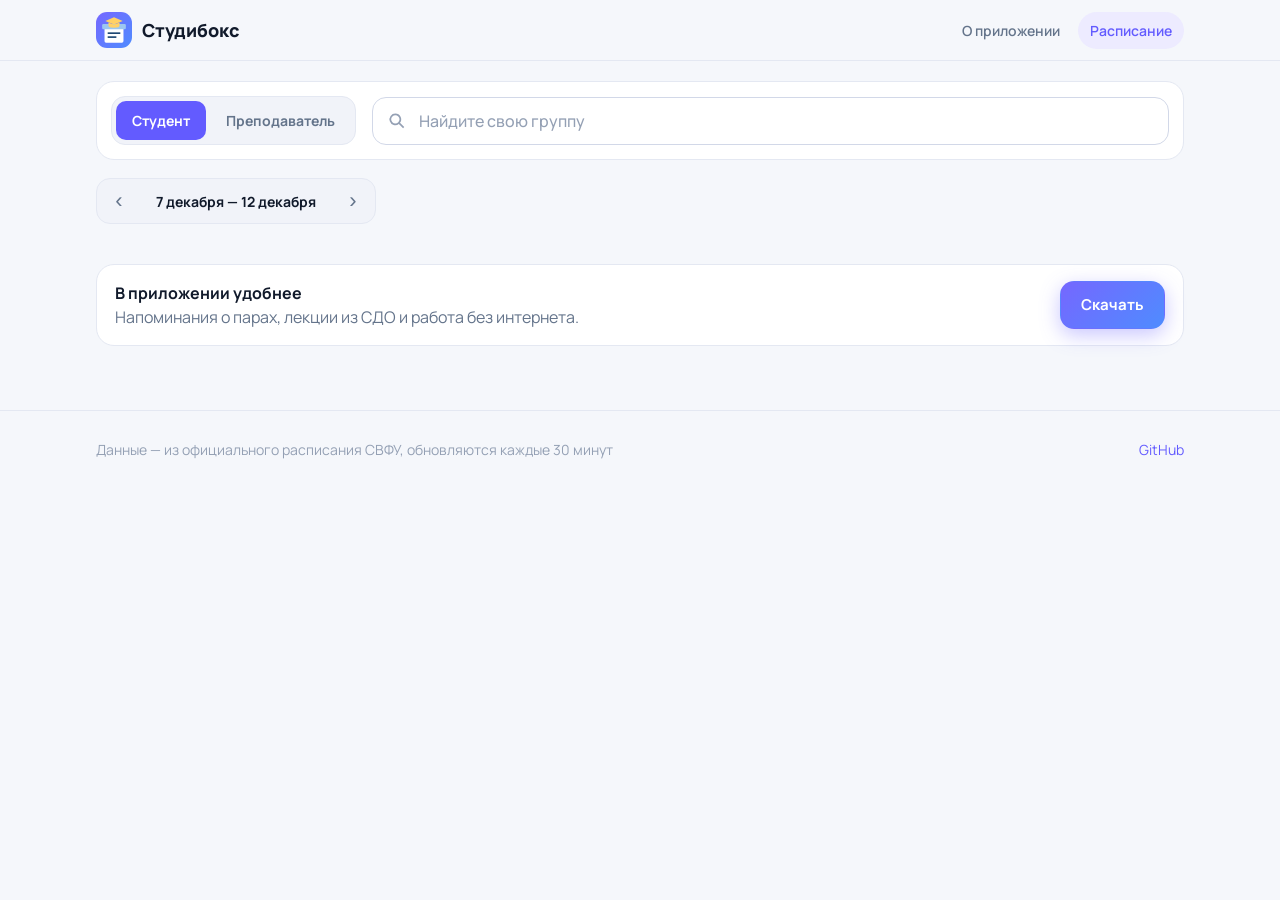
==== web/schedule.html @ 28cdcfd8 "Сайт: лендинг и расписание в браузере (GitHub Pages) - web/index.html — о приложении, кнопка «Скачат" ====
<!doctype html>
<html lang="ru">
<head>
  <meta charset="utf-8">
  <meta name="viewport" content="width=device-width, initial-scale=1">
  <title>Расписание — Студибокс</title>
  <meta name="description" content="Расписание СВФУ онлайн: пары группы или преподавателя на неделю.">
  <meta name="theme-color" content="#635bff">
  <link rel="icon" href="assets/logo.svg" type="image/svg+xml">
  <link rel="preconnect" href="https://fonts.googleapis.com">
  <link rel="preconnect" href="https://fonts.gstatic.com" crossorigin>
  <link href="https://fonts.googleapis.com/css2?family=Manrope:wght@400;500;600;700;800&display=swap" rel="stylesheet">
  <link rel="stylesheet" href="assets/style.css">
  <link rel="stylesheet" href="assets/schedule.css">
</head>
<body>

<header class="topbar">
  <div class="container">
    <a class="brand" href="./">
      <span class="logo"><img src="assets/logo.svg" alt="" width="30" height="30"></span>
      Студибокс
    </a>
    <nav class="nav" aria-label="Основная навигация">
      <a class="nav-extra" href="./#features">О приложении</a>
      <a href="schedule.html" aria-current="page">Расписание</a>
    </nav>
  </div>
</header>

<main class="container page">
  <section class="controls card" aria-label="Выбор расписания">
    <div class="segmented" role="tablist" aria-label="Чьё расписание">
      <button type="button" role="tab" data-mode="student" aria-selected="true">Студент</button>
      <button type="button" role="tab" data-mode="teacher" aria-selected="false">Преподаватель</button>
    </div>

    <div class="picker">
      <label class="visually-hidden" for="picker-input" id="picker-label">Группа</label>
      <div class="picker-field">
        <svg viewBox="0 0 24 24" fill="currentColor" aria-hidden="true"><path d="M10 3a7 7 0 0 1 5.6 11.2l5.1 5.1-1.4 1.4-5.1-5.1A7 7 0 1 1 10 3Zm0 2a5 5 0 1 0 0 10 5 5 0 0 0 0-10Z"/></svg>
        <input id="picker-input" type="text" autocomplete="off" spellcheck="false"
               role="combobox" aria-expanded="false" aria-controls="picker-list" aria-autocomplete="list"
               placeholder="Найдите свою группу">
        <button type="button" class="picker-clear" id="picker-clear" aria-label="Очистить" hidden>×</button>
      </div>
      <ul class="picker-list" id="picker-list" role="listbox" hidden></ul>
    </div>

    <div class="subgroups" id="subgroups" role="group" aria-label="Подгруппа" hidden></div>
  </section>

  <section class="toolbar" aria-label="Неделя">
    <div class="week">
      <button type="button" class="icon-btn" id="prev-week" aria-label="Предыдущая неделя">‹</button>
      <span id="week-label" class="week-label"></span>
      <button type="button" class="icon-btn" id="next-week" aria-label="Следующая неделя">›</button>
    </div>
    <button type="button" class="btn btn-ghost" id="today-btn" hidden>Сегодня</button>
    <span class="updated muted" id="updated"></span>
  </section>

  <nav class="day-tabs" id="day-tabs" aria-label="День недели"></nav>

  <div id="status" class="status" role="status" aria-live="polite"></div>
  <div id="days" class="days"></div>

  <aside class="app-promo card">
    <div>
      <b>В приложении удобнее</b>
      <span class="muted">Напоминания о парах, лекции из СДО и работа без интернета.</span>
    </div>
    <a class="btn btn-primary" href="./#install">Скачать</a>
  </aside>
</main>

<footer class="footer">
  <div class="container">
    <span>Данные — из официального расписания СВФУ, обновляются каждые 30 минут</span>
    <a href="https://github.com/strariansi95-creator/studibox">GitHub</a>
  </div>
</footer>

<script src="assets/schedule.js" defer></script>
</body>
</html>
---- web/assets/style.css ----
/* Студибокс — общие стили сайта. Цвета повторяют тему Android-приложения (ui/theme/Color.kt). */

:root {
  --violet: #7567ff;
  --indigo: #635bff;
  --blue: #4f8cff;
  --gradient: linear-gradient(135deg, var(--violet), var(--blue));

  --bg: #f5f7fb;
  --bg-elevated: #ffffff;
  --surface: #ffffff;
  --surface-variant: #f1f3f9;
  --outline: #e4e8f2;
  --outline-strong: #d2d8e8;
  --text: #111a2b;
  --text-2: #64748b;
  --text-3: #94a0b4;
  --accent: var(--indigo);
  --accent-container: #edebff;
  --on-accent-container: #3b33c7;
  --success: #12a183;
  --warning: #d97b2b;
  --danger: #e04b4b;
  --shadow: 0 1px 2px rgba(17, 26, 43, .04), 0 8px 24px rgba(17, 26, 43, .06);

  --radius: 18px;
  --radius-sm: 12px;
  --gutter: 16px;
  --max: 1120px;

  color-scheme: light;
}

@media (prefers-color-scheme: dark) {
  :root {
    --bg: #07111f;
    --bg-elevated: #0b1628;
    --surface: #101f33;
    --surface-variant: #13243a;
    --outline: #1e3350;
    --outline-strong: #2b456a;
    --text: #f2f6fc;
    --text-2: #93a4bf;
    --text-3: #64768f;
    --accent: var(--violet);
    --accent-container: #1e2050;
    --on-accent-container: #cfc9ff;
    --success: #34c6a8;
    --warning: #f2994a;
    --danger: #ff6b6b;
    --shadow: 0 1px 2px rgba(0, 0, 0, .2), 0 8px 24px rgba(0, 0, 0, .25);
    color-scheme: dark;
  }
}

*, *::before, *::after { box-sizing: border-box; }

/* hidden должен скрывать и элементы с собственным display (кнопки, flex-блоки). */
[hidden] { display: none !important; }

html { -webkit-text-size-adjust: 100%; }

body {
  margin: 0;
  background: var(--bg);
  color: var(--text);
  font-family: "Manrope", system-ui, -apple-system, "Segoe UI", Roboto, sans-serif;
  font-size: 16px;
  line-height: 1.5;
  -webkit-font-smoothing: antialiased;
}

a { color: var(--accent); text-decoration: none; }
a:hover { text-decoration: underline; }

img, svg { display: block; max-width: 100%; }

.container {
  width: 100%;
  max-width: var(--max);
  margin: 0 auto;
  padding: 0 var(--gutter);
}

:focus-visible { outline: 2px solid var(--accent); outline-offset: 2px; border-radius: 6px; }

/* ------------------------------------------------------------ шапка */

.topbar {
  position: sticky;
  top: 0;
  z-index: 10;
  background: color-mix(in srgb, var(--bg) 85%, transparent);
  backdrop-filter: saturate(160%) blur(12px);
  -webkit-backdrop-filter: saturate(160%) blur(12px);
  border-bottom: 1px solid var(--outline);
}

.topbar .container {
  display: flex;
  align-items: center;
  justify-content: space-between;
  gap: 12px;
  height: 60px;
}

.brand {
  display: inline-flex;
  align-items: center;
  gap: 10px;
  color: var(--text);
  font-weight: 800;
  font-size: 18px;
  letter-spacing: -.01em;
}
.brand:hover { text-decoration: none; }

.logo {
  width: 36px;
  height: 36px;
  border-radius: 11px;
  background: var(--gradient);
  display: grid;
  place-items: center;
  flex: none;
}
.logo svg { width: 30px; height: 30px; }

.nav { display: flex; align-items: center; gap: 6px; }
.nav a {
  color: var(--text-2);
  font-weight: 600;
  font-size: 14px;
  padding: 8px 12px;
  border-radius: 999px;
}
.nav a:hover { background: var(--surface-variant); color: var(--text); text-decoration: none; }
.nav a[aria-current="page"] { color: var(--accent); background: var(--accent-container); }

@media (max-width: 560px) {
  .nav .nav-extra { display: none; }
}

/* ------------------------------------------------------------ кнопки */

.btn {
  display: inline-flex;
  align-items: center;
  justify-content: center;
  gap: 8px;
  min-height: 48px;
  padding: 0 20px;
  border-radius: 14px;
  border: 1px solid transparent;
  font: inherit;
  font-weight: 700;
  font-size: 15px;
  cursor: pointer;
  transition: transform .12s ease, box-shadow .2s ease, background .2s ease;
  text-decoration: none !important;
  white-space: nowrap;
}
.btn:active { transform: scale(.97); }
.btn svg { width: 18px; height: 18px; flex: none; }

.btn-primary {
  background: var(--gradient);
  color: #fff;
  box-shadow: 0 6px 20px rgba(99, 91, 255, .35);
}
.btn-primary:hover { box-shadow: 0 8px 28px rgba(99, 91, 255, .45); }

.btn-secondary {
  background: var(--surface-variant);
  color: var(--text);
  border-color: var(--outline-strong);
}
.btn-secondary:hover { background: var(--surface); }

.btn-ghost {
  background: transparent;
  color: var(--text-2);
  min-height: 40px;
  padding: 0 12px;
}
.btn-ghost:hover { background: var(--surface-variant); color: var(--text); }

/* ------------------------------------------------------------ общие блоки */

.card {
  background: var(--surface);
  border: 1px solid var(--outline);
  border-radius: var(--radius);
}

.badge {
  display: inline-flex;
  align-items: center;
  gap: 4px;
  padding: 3px 10px;
  border-radius: 999px;
  background: var(--accent-container);
  color: var(--on-accent-container);
  font-size: 12px;
  font-weight: 700;
  white-space: nowrap;
}

.muted { color: var(--text-2); }

.footer {
  border-top: 1px solid var(--outline);
  margin-top: 64px;
  padding: 28px 0 40px;
  color: var(--text-3);
  font-size: 14px;
}
.footer .container { display: flex; flex-wrap: wrap; gap: 8px 24px; justify-content: space-between; }

.visually-hidden {
  position: absolute !important;
  width: 1px; height: 1px;
  overflow: hidden;
  clip: rect(0 0 0 0);
  white-space: nowrap;
}

@media (prefers-reduced-motion: reduce) {
  *, *::before, *::after { transition: none !important; animation: none !important; }
}
---- web/assets/schedule.css ----
/* Веб-расписание */

.page { padding-top: 20px; }

/* ---------------------------------------------------- выбор группы / ФИО */

.controls {
  display: grid;
  grid-template-columns: auto 1fr;
  gap: 12px 16px;
  align-items: center;
  padding: 14px;
}
.subgroups { grid-column: 1 / -1; }

.segmented {
  display: inline-flex;
  padding: 4px;
  gap: 4px;
  border-radius: 14px;
  background: var(--surface-variant);
  border: 1px solid var(--outline);
}
.segmented button {
  border: 0;
  background: transparent;
  color: var(--text-2);
  font: inherit;
  font-weight: 700;
  font-size: 14px;
  padding: 9px 16px;
  border-radius: 10px;
  cursor: pointer;
  transition: background .18s, color .18s;
}
.segmented button[aria-selected="true"] { background: var(--accent); color: #fff; }

.picker { position: relative; min-width: 0; }
.picker-field {
  display: flex;
  align-items: center;
  gap: 10px;
  height: 48px;
  padding: 0 12px 0 14px;
  border-radius: 14px;
  border: 1px solid var(--outline-strong);
  background: var(--bg-elevated);
  transition: border-color .15s, box-shadow .15s;
}
.picker-field:focus-within { border-color: var(--accent); box-shadow: 0 0 0 3px var(--accent-container); }
.picker-field svg { width: 20px; height: 20px; color: var(--text-3); flex: none; }
.picker-field input {
  flex: 1;
  min-width: 0;
  border: 0;
  outline: 0;
  background: transparent;
  color: var(--text);
  font: inherit;
  font-weight: 600;
}
.picker-field input::placeholder { color: var(--text-3); font-weight: 500; }
.picker-clear {
  border: 0;
  background: var(--surface-variant);
  color: var(--text-2);
  width: 26px;
  height: 26px;
  border-radius: 50%;
  font-size: 18px;
  line-height: 1;
  cursor: pointer;
}

.picker-list {
  position: absolute;
  z-index: 5;
  left: 0;
  right: 0;
  top: calc(100% + 6px);
  max-height: min(360px, 60vh);
  overflow: auto;
  margin: 0;
  padding: 6px;
  list-style: none;
  background: var(--bg-elevated);
  border: 1px solid var(--outline);
  border-radius: 14px;
  box-shadow: var(--shadow);
}
.picker-list li {
  padding: 10px 12px;
  border-radius: 10px;
  cursor: pointer;
  font-weight: 600;
}
.picker-list li[aria-selected="true"], .picker-list li:hover { background: var(--accent-container); color: var(--on-accent-container); }
.picker-list .empty { color: var(--text-3); cursor: default; font-weight: 500; }
.picker-list .empty:hover { background: none; color: var(--text-3); }

.subgroups { display: flex; flex-wrap: wrap; align-items: center; gap: 8px; }
.subgroups span { color: var(--text-3); font-size: 13px; font-weight: 600; margin-right: 4px; }
.chip {
  border: 1px solid var(--outline);
  background: var(--surface-variant);
  color: var(--text-2);
  font: inherit;
  font-weight: 700;
  font-size: 13px;
  padding: 7px 14px;
  border-radius: 10px;
  cursor: pointer;
}
.chip[aria-pressed="true"] { background: var(--accent); border-color: var(--accent); color: #fff; }

/* ---------------------------------------------------- неделя */

.toolbar {
  display: flex;
  flex-wrap: wrap;
  align-items: center;
  gap: 8px 12px;
  margin: 18px 0 12px;
}
.week {
  display: inline-flex;
  align-items: center;
  gap: 4px;
  padding: 4px;
  border-radius: 14px;
  background: var(--surface-variant);
  border: 1px solid var(--outline);
}
.week-label { min-width: 190px; text-align: center; font-weight: 700; font-size: 14px; }
.icon-btn {
  width: 36px;
  height: 36px;
  border: 0;
  border-radius: 10px;
  background: transparent;
  color: var(--text-2);
  font-size: 22px;
  line-height: 1;
  cursor: pointer;
}
.icon-btn:hover { background: var(--surface); color: var(--text); }
.updated { margin-left: auto; font-size: 13px; }

/* ---------------------------------------------------- дни */

.day-tabs { display: none; }

.days {
  display: grid;
  grid-template-columns: repeat(auto-fill, minmax(320px, 1fr));
  gap: 16px;
  align-items: start;
}

.day h2 {
  display: flex;
  align-items: baseline;
  gap: 8px;
  margin: 0 0 10px;
  padding: 0 4px;
  font-size: 17px;
  letter-spacing: -.01em;
}
.day h2 small { color: var(--text-3); font-size: 13px; font-weight: 600; }
.day.is-today h2 { color: var(--accent); }
.day-empty {
  padding: 18px;
  border: 1px dashed var(--outline-strong);
  border-radius: var(--radius);
  color: var(--text-3);
  font-size: 14px;
  text-align: center;
}
.day-list { display: grid; gap: 10px; }

/* ---------------------------------------------------- карточка пары */

.lesson {
  position: relative;
  display: grid;
  grid-template-columns: 4px 1fr;
  gap: 12px;
  padding: 14px;
  background: var(--surface);
  border: 1px solid var(--outline);
  border-radius: var(--radius);
}
.lesson .bar { border-radius: 4px; background: var(--c, var(--accent)); min-height: 44px; }
.lesson.is-past { opacity: .55; }
.lesson.is-current { background: var(--surface-variant); border-color: var(--accent); box-shadow: 0 0 0 1px var(--accent) inset; }
.lesson.is-current .bar { background: var(--accent); }
.lesson.is-next .bar { background: var(--success); }

.lesson-top { display: flex; justify-content: space-between; align-items: center; gap: 8px; }
.lesson-time { font-weight: 800; font-size: 15px; font-variant-numeric: tabular-nums; }
.lesson.is-current .lesson-time { color: var(--accent); }
.lesson-num { color: var(--text-3); font-size: 12px; font-weight: 600; white-space: nowrap; }
.lesson-subject { margin: 4px 0 0; font-size: 16px; font-weight: 700; line-height: 1.3; }
.lesson-meta { margin: 6px 0 0; padding: 0; list-style: none; color: var(--text-2); font-size: 14px; }
.lesson-meta li { display: flex; gap: 6px; align-items: baseline; }
.lesson-meta li + li { margin-top: 2px; }
.lesson-meta .k { color: var(--text-3); flex: none; }
.lesson-chips { display: flex; flex-wrap: wrap; gap: 6px; margin-top: 10px; }
.state-tag {
  padding: 2px 8px;
  border-radius: 999px;
  font-size: 10px;
  font-weight: 800;
  letter-spacing: .06em;
  text-transform: uppercase;
  background: var(--accent);
  color: #fff;
}
.lesson.is-next .state-tag { background: var(--success); }

/* ---------------------------------------------------- состояния */

.status:empty { display: none; }
.status {
  display: grid;
  justify-items: center;
  gap: 12px;
  padding: 48px 16px;
  text-align: center;
  color: var(--text-2);
}
.status b { color: var(--text); font-size: 18px; }
.status .progress {
  width: min(320px, 80%);
  height: 6px;
  border-radius: 6px;
  background: var(--surface-variant);
  overflow: hidden;
}
.status .progress span { display: block; height: 100%; width: 0; background: var(--gradient); transition: width .2s; }
.spinner {
  width: 28px;
  height: 28px;
  border-radius: 50%;
  border: 3px solid var(--accent-container);
  border-top-color: var(--accent);
  animation: spin .8s linear infinite;
}
@keyframes spin { to { transform: rotate(360deg); } }

.skeleton {
  height: 96px;
  border-radius: var(--radius);
  background: linear-gradient(90deg, var(--surface) 25%, var(--surface-variant) 50%, var(--surface) 75%);
  background-size: 200% 100%;
  border: 1px solid var(--outline);
  animation: shimmer 1.2s infinite;
}
@keyframes shimmer { to { background-position: -200% 0; } }

.app-promo {
  display: flex;
  align-items: center;
  justify-content: space-between;
  gap: 16px;
  margin-top: 28px;
  padding: 16px 18px;
}
.app-promo div { display: flex; flex-direction: column; }

/* ---------------------------------------------------- телефон */

@media (max-width: 720px) {
  .controls { grid-template-columns: 1fr; }
  .segmented { display: flex; }
  .segmented button { flex: 1; }
  .week { flex: 1; justify-content: space-between; }
  .week-label { min-width: 0; }
  .updated { width: 100%; margin-left: 0; }

  .day-tabs {
    display: grid;
    grid-template-columns: repeat(6, 1fr);
    gap: 6px;
    margin-bottom: 14px;
  }
  .day-tab {
    display: grid;
    justify-items: center;
    gap: 2px;
    padding: 8px 0 7px;
    border: 0;
    border-radius: 12px;
    background: var(--surface-variant);
    color: var(--text-2);
    font: inherit;
    cursor: pointer;
  }
  .day-tab small { font-size: 11px; font-weight: 600; }
  .day-tab b { font-size: 16px; }
  .day-tab i { width: 4px; height: 4px; border-radius: 50%; background: transparent; }
  .day-tab.has-lessons i { background: var(--accent); }
  .day-tab.is-today { background: var(--accent-container); color: var(--on-accent-container); }
  .day-tab[aria-selected="true"] { background: var(--accent); color: #fff; }
  .day-tab[aria-selected="true"] i { background: #fff; }

  .days { display: block; }
  .day { display: none; }
  .day.is-selected { display: block; }
  .day h2 { display: none; }

  .app-promo { flex-direction: column; align-items: stretch; }
}
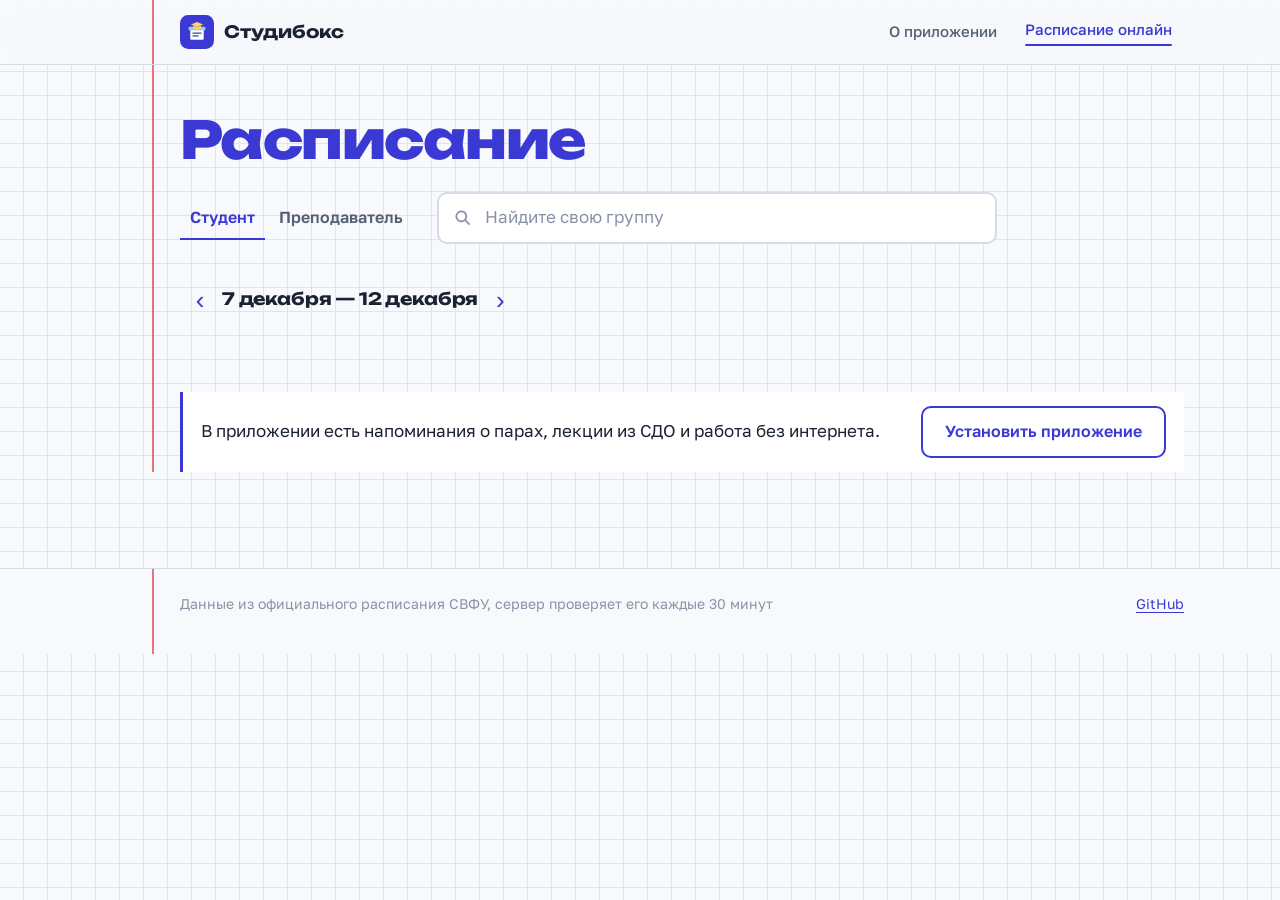
==== commit 6c6abf4c: "Сайт: новый дизайн «тетрадь в клетку» - Бумага в клетку, синие чернила, красная линия полей и жёлтый" ====
--- a/web/schedule.html
+++ b/web/schedule.html
@@ -5,31 +5,29 @@
   <meta name="viewport" content="width=device-width, initial-scale=1">
   <title>Расписание — Студибокс</title>
   <meta name="description" content="Расписание СВФУ онлайн: пары группы или преподавателя на неделю.">
-  <meta name="theme-color" content="#635bff">
+  <meta name="theme-color" content="#3b39d4">
   <link rel="icon" href="assets/logo.svg" type="image/svg+xml">
   <link rel="preconnect" href="https://fonts.googleapis.com">
   <link rel="preconnect" href="https://fonts.gstatic.com" crossorigin>
-  <link href="https://fonts.googleapis.com/css2?family=Manrope:wght@400;500;600;700;800&display=swap" rel="stylesheet">
+  <link href="https://fonts.googleapis.com/css2?family=Golos+Text:wght@400;500;600;700&family=Unbounded:wght@500;700;800&display=swap" rel="stylesheet">
   <link rel="stylesheet" href="assets/style.css">
   <link rel="stylesheet" href="assets/schedule.css">
 </head>
 <body>
 
 <header class="topbar">
-  <div class="container">
-    <a class="brand" href="./">
-      <span class="logo"><img src="assets/logo.svg" alt="" width="30" height="30"></span>
-      Студибокс
-    </a>
+  <div class="sheet">
+    <a class="brand" href="./"><img src="assets/logo.svg" alt="" width="34" height="34">Студибокс</a>
     <nav class="nav" aria-label="Основная навигация">
-      <a class="nav-extra" href="./#features">О приложении</a>
-      <a href="schedule.html" aria-current="page">Расписание</a>
+      <a class="nav-extra" href="./">О приложении</a>
+      <a href="schedule.html" aria-current="page">Расписание<span class="nav-long"> онлайн</span></a>
     </nav>
   </div>
 </header>
 
-<main class="container page">
-  <section class="controls card" aria-label="Выбор расписания">
+<main class="sheet page">
+  <h1 class="page-title">Расписание</h1>
+  <section class="controls" aria-label="Выбор расписания">
     <div class="segmented" role="tablist" aria-label="Чьё расписание">
       <button type="button" role="tab" data-mode="student" aria-selected="true">Студент</button>
       <button type="button" role="tab" data-mode="teacher" aria-selected="false">Преподаватель</button>
@@ -65,18 +63,15 @@
   <div id="status" class="status" role="status" aria-live="polite"></div>
   <div id="days" class="days"></div>
 
-  <aside class="app-promo card">
-    <div>
-      <b>В приложении удобнее</b>
-      <span class="muted">Напоминания о парах, лекции из СДО и работа без интернета.</span>
-    </div>
-    <a class="btn btn-primary" href="./#install">Скачать</a>
+  <aside class="app-promo">
+    <p>В приложении есть напоминания о парах, лекции из СДО и работа без интернета.</p>
+    <a class="btn btn-secondary" href="./#install">Установить приложение</a>
   </aside>
 </main>
 
 <footer class="footer">
-  <div class="container">
-    <span>Данные — из официального расписания СВФУ, обновляются каждые 30 минут</span>
+  <div class="sheet">
+    <span>Данные из официального расписания СВФУ, сервер проверяет его каждые 30 минут</span>
     <a href="https://github.com/strariansi95-creator/studibox">GitHub</a>
   </div>
 </footer>
--- a/web/assets/style.css
+++ b/web/assets/style.css
@@ -1,54 +1,51 @@
-/* Студибокс — общие стили сайта. Цвета повторяют тему Android-приложения (ui/theme/Color.kt). */
+/*
+ * Студибокс — общие стили сайта.
+ * Образ: тетрадь в клетку. Бумага, синие чернила, красная линия полей,
+ * жёлтый маркер. Чернила близки к индиго Android-приложения.
+ */
 
 :root {
-  --violet: #7567ff;
-  --indigo: #635bff;
-  --blue: #4f8cff;
-  --gradient: linear-gradient(135deg, var(--violet), var(--blue));
-
-  --bg: #f5f7fb;
-  --bg-elevated: #ffffff;
-  --surface: #ffffff;
-  --surface-variant: #f1f3f9;
-  --outline: #e4e8f2;
-  --outline-strong: #d2d8e8;
-  --text: #111a2b;
-  --text-2: #64748b;
-  --text-3: #94a0b4;
-  --accent: var(--indigo);
-  --accent-container: #edebff;
-  --on-accent-container: #3b33c7;
-  --success: #12a183;
-  --warning: #d97b2b;
-  --danger: #e04b4b;
-  --shadow: 0 1px 2px rgba(17, 26, 43, .04), 0 8px 24px rgba(17, 26, 43, .06);
-
-  --radius: 18px;
-  --radius-sm: 12px;
+  --paper: #f7f9fc;
+  --paper-raised: #ffffff;
+  --grid: #dce5f3;
+  --ink: #3b39d4;
+  --ink-soft: #e7e7fb;
+  --margin: #e5484d;
+  --graphite: #1b2232;
+  --graphite-2: #566074;
+  --graphite-3: #8a93a6;
+  --rule: #d5dbe7;
+  --marker: #ffe15a;
+  --marker-text: #1b2232;
+  --ok: #138a6e;
+
+  --display: "Unbounded", "Golos Text", system-ui, sans-serif;
+  --text: "Golos Text", system-ui, -apple-system, "Segoe UI", Roboto, sans-serif;
+
+  /* Клетка 24px — шаг вертикального ритма тоже кратен ей. */
+  --cell: 24px;
   --gutter: 16px;
   --max: 1120px;
+  --margin-x: 72px; /* где проходит красная линия полей */
 
   color-scheme: light;
 }
 
 @media (prefers-color-scheme: dark) {
   :root {
-    --bg: #07111f;
-    --bg-elevated: #0b1628;
-    --surface: #101f33;
-    --surface-variant: #13243a;
-    --outline: #1e3350;
-    --outline-strong: #2b456a;
-    --text: #f2f6fc;
-    --text-2: #93a4bf;
-    --text-3: #64768f;
-    --accent: var(--violet);
-    --accent-container: #1e2050;
-    --on-accent-container: #cfc9ff;
-    --success: #34c6a8;
-    --warning: #f2994a;
-    --danger: #ff6b6b;
-    --shadow: 0 1px 2px rgba(0, 0, 0, .2), 0 8px 24px rgba(0, 0, 0, .25);
+    --paper: #0f1529;
+    --paper-raised: #151d36;
+    --grid: #1b2542;
+    --ink: #a3a6ff;
+    --ink-soft: #232a5a;
+    --margin: #ff6369;
+    --graphite: #e9edf6;
+    --graphite-2: #a2abc0;
+    --graphite-3: #6f7a93;
+    --rule: #26304f;
+    --marker: #f5d63d;
+    --marker-text: #10142a;
+    --ok: #3fcfaa;
     color-scheme: dark;
   }
 }
@@ -62,27 +59,49 @@
 
 body {
   margin: 0;
-  background: var(--bg);
-  color: var(--text);
-  font-family: "Manrope", system-ui, -apple-system, "Segoe UI", Roboto, sans-serif;
-  font-size: 16px;
-  line-height: 1.5;
+  color: var(--graphite);
+  font-family: var(--text);
+  font-size: 17px;
+  line-height: 1.55;
   -webkit-font-smoothing: antialiased;
-}
-
-a { color: var(--accent); text-decoration: none; }
-a:hover { text-decoration: underline; }
+  background-color: var(--paper);
+  background-image:
+    linear-gradient(var(--grid) 1px, transparent 1px),
+    linear-gradient(90deg, var(--grid) 1px, transparent 1px);
+  background-size: var(--cell) var(--cell);
+  background-position: -1px -1px;
+}
+
+a { color: var(--ink); text-underline-offset: 3px; text-decoration-thickness: 1px; }
+a:hover { text-decoration-thickness: 2px; }
 
 img, svg { display: block; max-width: 100%; }
 
-.container {
+:focus-visible { outline: 2px solid var(--ink); outline-offset: 3px; border-radius: 4px; }
+
+/* Страница — лист: поле слева, красная линия полей, дальше текст. */
+.sheet {
+  position: relative;
   width: 100%;
   max-width: var(--max);
   margin: 0 auto;
-  padding: 0 var(--gutter);
-}
-
-:focus-visible { outline: 2px solid var(--accent); outline-offset: 2px; border-radius: 6px; }
+  padding: 0 var(--gutter) 0 calc(var(--margin-x) + 28px);
+}
+.sheet::before {
+  content: "";
+  position: absolute;
+  top: 0;
+  bottom: 0;
+  left: var(--margin-x);
+  width: 2px;
+  background: var(--margin);
+  opacity: .75;
+}
+
+@media (max-width: 720px) {
+  :root { --margin-x: 14px; }
+  .sheet { padding-left: calc(var(--margin-x) + 18px); }
+}
 
 /* ------------------------------------------------------------ шапка */
 
@@ -90,55 +109,55 @@
   position: sticky;
   top: 0;
   z-index: 10;
-  background: color-mix(in srgb, var(--bg) 85%, transparent);
-  backdrop-filter: saturate(160%) blur(12px);
-  -webkit-backdrop-filter: saturate(160%) blur(12px);
-  border-bottom: 1px solid var(--outline);
-}
-
-.topbar .container {
+  background: color-mix(in srgb, var(--paper) 88%, transparent);
+  backdrop-filter: blur(10px);
+  -webkit-backdrop-filter: blur(10px);
+  border-bottom: 1px solid var(--rule);
+}
+.topbar .sheet {
   display: flex;
   align-items: center;
   justify-content: space-between;
   gap: 12px;
-  height: 60px;
+  height: 64px;
 }
 
 .brand {
   display: inline-flex;
   align-items: center;
   gap: 10px;
-  color: var(--text);
-  font-weight: 800;
-  font-size: 18px;
-  letter-spacing: -.01em;
-}
-.brand:hover { text-decoration: none; }
-
-.logo {
-  width: 36px;
-  height: 36px;
-  border-radius: 11px;
-  background: var(--gradient);
-  display: grid;
-  place-items: center;
-  flex: none;
-}
-.logo svg { width: 30px; height: 30px; }
-
-.nav { display: flex; align-items: center; gap: 6px; }
+  color: var(--graphite);
+  font-family: var(--display);
+  font-weight: 700;
+  font-size: 17px;
+  text-decoration: none;
+}
+.brand img { width: 34px; height: 34px; }
+
+.nav { display: flex; align-items: center; gap: 4px; }
 .nav a {
-  color: var(--text-2);
-  font-weight: 600;
-  font-size: 14px;
+  color: var(--graphite-2);
+  font-weight: 500;
+  font-size: 15px;
   padding: 8px 12px;
-  border-radius: 999px;
-}
-.nav a:hover { background: var(--surface-variant); color: var(--text); text-decoration: none; }
-.nav a[aria-current="page"] { color: var(--accent); background: var(--accent-container); }
+  border-radius: 8px;
+  text-decoration: none;
+}
+.nav a:hover { color: var(--graphite); background: var(--ink-soft); }
+.nav a[aria-current="page"] { color: var(--ink); }
+.nav a[aria-current="page"]::after {
+  content: "";
+  display: block;
+  height: 2px;
+  margin-top: 2px;
+  background: var(--ink);
+  border-radius: 2px;
+}
+
+.nav a { white-space: nowrap; }
 
 @media (max-width: 560px) {
-  .nav .nav-extra { display: none; }
+  .nav .nav-extra, .nav .nav-long { display: none; }
 }
 
 /* ------------------------------------------------------------ кнопки */
@@ -147,79 +166,61 @@
   display: inline-flex;
   align-items: center;
   justify-content: center;
-  gap: 8px;
-  min-height: 48px;
-  padding: 0 20px;
-  border-radius: 14px;
-  border: 1px solid transparent;
+  gap: 10px;
+  min-height: 52px;
+  padding: 0 22px;
+  border-radius: 10px;
+  border: 2px solid var(--ink);
   font: inherit;
-  font-weight: 700;
-  font-size: 15px;
+  font-weight: 600;
+  font-size: 16px;
   cursor: pointer;
-  transition: transform .12s ease, box-shadow .2s ease, background .2s ease;
-  text-decoration: none !important;
+  text-decoration: none;
   white-space: nowrap;
-}
-.btn:active { transform: scale(.97); }
-.btn svg { width: 18px; height: 18px; flex: none; }
-
-.btn-primary {
-  background: var(--gradient);
-  color: #fff;
-  box-shadow: 0 6px 20px rgba(99, 91, 255, .35);
-}
-.btn-primary:hover { box-shadow: 0 8px 28px rgba(99, 91, 255, .45); }
-
-.btn-secondary {
-  background: var(--surface-variant);
-  color: var(--text);
-  border-color: var(--outline-strong);
-}
-.btn-secondary:hover { background: var(--surface); }
+  transition: transform .12s ease, background-color .15s ease, color .15s ease;
+}
+.btn:active { transform: translateY(1px); }
+.btn svg { width: 20px; height: 20px; flex: none; }
+
+.btn-primary { background: var(--ink); color: var(--paper); }
+.btn-primary:hover { background: color-mix(in srgb, var(--ink) 86%, var(--graphite)); }
+
+.btn-secondary { background: var(--paper-raised); color: var(--ink); }
+.btn-secondary:hover { background: var(--ink-soft); }
 
 .btn-ghost {
-  background: transparent;
-  color: var(--text-2);
   min-height: 40px;
   padding: 0 12px;
-}
-.btn-ghost:hover { background: var(--surface-variant); color: var(--text); }
-
-/* ------------------------------------------------------------ общие блоки */
-
-.card {
-  background: var(--surface);
-  border: 1px solid var(--outline);
-  border-radius: var(--radius);
-}
-
-.badge {
-  display: inline-flex;
-  align-items: center;
-  gap: 4px;
-  padding: 3px 10px;
-  border-radius: 999px;
-  background: var(--accent-container);
-  color: var(--on-accent-container);
-  font-size: 12px;
-  font-weight: 700;
-  white-space: nowrap;
-}
-
-.muted { color: var(--text-2); }
+  border-color: transparent;
+  background: transparent;
+  color: var(--ink);
+}
+.btn-ghost:hover { background: var(--ink-soft); }
+
+/* ------------------------------------------------------------ общее */
+
+.muted { color: var(--graphite-2); }
 
 .footer {
-  border-top: 1px solid var(--outline);
-  margin-top: 64px;
-  padding: 28px 0 40px;
-  color: var(--text-3);
+  margin-top: calc(var(--cell) * 4);
+  border-top: 1px solid var(--rule);
+  background: var(--paper);
+  color: var(--graphite-3);
   font-size: 14px;
 }
-.footer .container { display: flex; flex-wrap: wrap; gap: 8px 24px; justify-content: space-between; }
+.footer .sheet {
+  display: flex;
+  flex-wrap: wrap;
+  gap: 8px 24px;
+  justify-content: space-between;
+  padding-top: 24px;
+  padding-bottom: 40px;
+}
 
 .visually-hidden {
   position: absolute !important;
-  width: 1px; height: 1px;
+  width: 1px;
+  height: 1px;
   overflow: hidden;
   clip: rect(0 0 0 0);
   white-space: nowrap;
--- a/web/assets/schedule.css
+++ b/web/assets/schedule.css
@@ -1,71 +1,75 @@
-/* Веб-расписание */
-
-.page { padding-top: 20px; }
+/* Веб-расписание: день — лист в линейку, пара — строка. */
+
+.page { padding-top: calc(var(--cell) * 2); }
+
+.page-title {
+  margin: 0 0 var(--cell);
+  font-family: var(--display);
+  font-weight: 800;
+  font-size: clamp(34px, 5vw, 52px);
+  letter-spacing: -.03em;
+  line-height: 1.05;
+  color: var(--ink);
+}
 
 /* ---------------------------------------------------- выбор группы / ФИО */
 
 .controls {
   display: grid;
-  grid-template-columns: auto 1fr;
-  gap: 12px 16px;
+  grid-template-columns: auto minmax(0, 1fr);
+  gap: 14px 24px;
   align-items: center;
-  padding: 14px;
 }
 .subgroups { grid-column: 1 / -1; }
 
-.segmented {
-  display: inline-flex;
-  padding: 4px;
-  gap: 4px;
-  border-radius: 14px;
-  background: var(--surface-variant);
-  border: 1px solid var(--outline);
-}
+/* Режим — две вкладки с чернильным подчёркиванием, как в шапке. */
+.segmented { display: inline-flex; gap: 4px; }
 .segmented button {
   border: 0;
-  background: transparent;
-  color: var(--text-2);
+  border-bottom: 2px solid transparent;
+  background: none;
+  color: var(--graphite-2);
   font: inherit;
-  font-weight: 700;
-  font-size: 14px;
-  padding: 9px 16px;
-  border-radius: 10px;
+  font-weight: 600;
+  font-size: 16px;
+  padding: 10px 10px 8px;
   cursor: pointer;
-  transition: background .18s, color .18s;
-}
-.segmented button[aria-selected="true"] { background: var(--accent); color: #fff; }
-
-.picker { position: relative; min-width: 0; }
+}
+.segmented button:hover { color: var(--graphite); }
+.segmented button[aria-selected="true"] { color: var(--ink); border-bottom-color: var(--ink); }
+
+.picker { position: relative; min-width: 0; max-width: 560px; }
 .picker-field {
   display: flex;
   align-items: center;
   gap: 10px;
-  height: 48px;
+  height: 52px;
   padding: 0 12px 0 14px;
-  border-radius: 14px;
-  border: 1px solid var(--outline-strong);
-  background: var(--bg-elevated);
-  transition: border-color .15s, box-shadow .15s;
-}
-.picker-field:focus-within { border-color: var(--accent); box-shadow: 0 0 0 3px var(--accent-container); }
-.picker-field svg { width: 20px; height: 20px; color: var(--text-3); flex: none; }
+  border-radius: 10px;
+  border: 2px solid var(--rule);
+  background: var(--paper-raised);
+  transition: border-color .15s;
+}
+.picker-field:focus-within { border-color: var(--ink); }
+.picker-field svg { width: 20px; height: 20px; color: var(--graphite-3); flex: none; }
 .picker-field input {
   flex: 1;
   min-width: 0;
   border: 0;
   outline: 0;
   background: transparent;
-  color: var(--text);
+  color: var(--graphite);
   font: inherit;
   font-weight: 600;
-}
-.picker-field input::placeholder { color: var(--text-3); font-weight: 500; }
+  font-size: 17px;
+}
+.picker-field input::placeholder { color: var(--graphite-3); font-weight: 400; }
 .picker-clear {
   border: 0;
-  background: var(--surface-variant);
-  color: var(--text-2);
-  width: 26px;
-  height: 26px;
+  background: var(--ink-soft);
+  color: var(--ink);
+  width: 28px;
+  height: 28px;
   border-radius: 50%;
   font-size: 18px;
   line-height: 1;
@@ -83,35 +87,31 @@
   margin: 0;
   padding: 6px;
   list-style: none;
-  background: var(--bg-elevated);
-  border: 1px solid var(--outline);
-  border-radius: 14px;
-  box-shadow: var(--shadow);
-}
-.picker-list li {
-  padding: 10px 12px;
+  background: var(--paper-raised);
+  border: 1px solid var(--rule);
   border-radius: 10px;
+  box-shadow: 6px 6px 0 var(--ink-soft);
+}
+.picker-list li { padding: 10px 12px; border-radius: 6px; cursor: pointer; font-weight: 500; }
+.picker-list li[aria-selected="true"], .picker-list li:hover { background: var(--ink-soft); color: var(--ink); }
+.picker-list .empty, .picker-list .empty:hover { color: var(--graphite-3); background: none; cursor: default; }
+
+.subgroups { display: flex; flex-wrap: wrap; align-items: center; gap: 8px; }
+.subgroups span { color: var(--graphite-2); font-size: 15px; margin-right: 4px; }
+.chip {
+  border: 2px solid var(--rule);
+  background: var(--paper-raised);
+  color: var(--graphite);
+  font: inherit;
+  font-weight: 600;
+  font-size: 14px;
+  min-width: 44px;
+  padding: 6px 14px;
+  border-radius: 8px;
   cursor: pointer;
-  font-weight: 600;
-}
-.picker-list li[aria-selected="true"], .picker-list li:hover { background: var(--accent-container); color: var(--on-accent-container); }
-.picker-list .empty { color: var(--text-3); cursor: default; font-weight: 500; }
-.picker-list .empty:hover { background: none; color: var(--text-3); }
-
-.subgroups { display: flex; flex-wrap: wrap; align-items: center; gap: 8px; }
-.subgroups span { color: var(--text-3); font-size: 13px; font-weight: 600; margin-right: 4px; }
-.chip {
-  border: 1px solid var(--outline);
-  background: var(--surface-variant);
-  color: var(--text-2);
-  font: inherit;
-  font-weight: 700;
-  font-size: 13px;
-  padding: 7px 14px;
-  border-radius: 10px;
-  cursor: pointer;
-}
-.chip[aria-pressed="true"] { background: var(--accent); border-color: var(--accent); color: #fff; }
+}
+.chip:hover { border-color: var(--ink); }
+.chip[aria-pressed="true"] { background: var(--ink); border-color: var(--ink); color: var(--paper); }
 
 /* ---------------------------------------------------- неделя */
 
@@ -119,32 +119,31 @@
   display: flex;
   flex-wrap: wrap;
   align-items: center;
-  gap: 8px 12px;
-  margin: 18px 0 12px;
-}
-.week {
-  display: inline-flex;
-  align-items: center;
-  gap: 4px;
-  padding: 4px;
-  border-radius: 14px;
-  background: var(--surface-variant);
-  border: 1px solid var(--outline);
-}
-.week-label { min-width: 190px; text-align: center; font-weight: 700; font-size: 14px; }
+  gap: 8px 16px;
+  margin: calc(var(--cell) * 1.5) 0 var(--cell);
+}
+.week { display: inline-flex; align-items: center; gap: 2px; }
+.week-label {
+  min-width: 240px;
+  text-align: center;
+  font-family: var(--display);
+  font-weight: 700;
+  font-size: 17px;
+  letter-spacing: -.01em;
+}
 .icon-btn {
-  width: 36px;
-  height: 36px;
+  width: 40px;
+  height: 40px;
   border: 0;
-  border-radius: 10px;
+  border-radius: 8px;
   background: transparent;
-  color: var(--text-2);
-  font-size: 22px;
+  color: var(--ink);
+  font-size: 26px;
   line-height: 1;
   cursor: pointer;
 }
-.icon-btn:hover { background: var(--surface); color: var(--text); }
-.updated { margin-left: auto; font-size: 13px; }
+.icon-btn:hover { background: var(--ink-soft); }
+.updated { margin-left: auto; font-size: 14px; }
 
 /* ---------------------------------------------------- дни */
 
@@ -152,121 +151,179 @@
 
 .days {
   display: grid;
-  grid-template-columns: repeat(auto-fill, minmax(320px, 1fr));
-  gap: 16px;
+  grid-template-columns: repeat(auto-fill, minmax(330px, 1fr));
+  gap: calc(var(--cell) * 1.5) var(--cell);
   align-items: start;
 }
 
 .day h2 {
   display: flex;
   align-items: baseline;
-  gap: 8px;
+  flex-wrap: wrap;
+  gap: 4px 10px;
   margin: 0 0 10px;
-  padding: 0 4px;
+  font-family: var(--display);
+  font-weight: 700;
+  font-size: 19px;
+  letter-spacing: -.01em;
+}
+.day h2 small { font-family: var(--text); color: var(--graphite-2); font-size: 15px; font-weight: 500; letter-spacing: 0; }
+.day.is-today h2 { color: var(--ink); }
+
+/* Лист дня: пары — строки, разделённые линейкой. */
+.day-list,
+.day-empty {
+  background: var(--paper-raised);
+  border: 1px solid var(--rule);
+  border-radius: 6px;
+}
+.day.is-today .day-list { box-shadow: 6px 6px 0 var(--ink-soft); border-color: color-mix(in srgb, var(--ink) 35%, var(--rule)); }
+.day-empty { padding: 18px; color: var(--graphite-3); }
+
+/* ---------------------------------------------------- пара */
+
+.lesson {
+  display: grid;
+  grid-template-columns: 1.4em 4.6em minmax(0, 1fr);
+  gap: 0 12px;
+  padding: 14px 16px 14px 12px;
+  border-top: 1px solid var(--rule);
+}
+.lesson:first-child { border-top: 0; }
+.lesson .bar { display: none; }
+
+.lesson-num {
+  grid-column: 1;
+  grid-row: 1 / span 2;
+  font-family: var(--display);
+  font-weight: 800;
   font-size: 17px;
-  letter-spacing: -.01em;
-}
-.day h2 small { color: var(--text-3); font-size: 13px; font-weight: 600; }
-.day.is-today h2 { color: var(--accent); }
-.day-empty {
-  padding: 18px;
-  border: 1px dashed var(--outline-strong);
-  border-radius: var(--radius);
-  color: var(--text-3);
-  font-size: 14px;
-  text-align: center;
-}
-.day-list { display: grid; gap: 10px; }
-
-/* ---------------------------------------------------- карточка пары */
-
-.lesson {
+  color: var(--margin);
+  text-align: right;
+  line-height: 1.5;
+}
+.lesson-time {
+  grid-column: 2;
+  grid-row: 1 / span 2;
   position: relative;
-  display: grid;
-  grid-template-columns: 4px 1fr;
-  gap: 12px;
-  padding: 14px;
-  background: var(--surface);
-  border: 1px solid var(--outline);
-  border-radius: var(--radius);
-}
-.lesson .bar { border-radius: 4px; background: var(--c, var(--accent)); min-height: 44px; }
-.lesson.is-past { opacity: .55; }
-.lesson.is-current { background: var(--surface-variant); border-color: var(--accent); box-shadow: 0 0 0 1px var(--accent) inset; }
-.lesson.is-current .bar { background: var(--accent); }
-.lesson.is-next .bar { background: var(--success); }
-
-.lesson-top { display: flex; justify-content: space-between; align-items: center; gap: 8px; }
-.lesson-time { font-weight: 800; font-size: 15px; font-variant-numeric: tabular-nums; }
-.lesson.is-current .lesson-time { color: var(--accent); }
-.lesson-num { color: var(--text-3); font-size: 12px; font-weight: 600; white-space: nowrap; }
-.lesson-subject { margin: 4px 0 0; font-size: 16px; font-weight: 700; line-height: 1.3; }
-.lesson-meta { margin: 6px 0 0; padding: 0; list-style: none; color: var(--text-2); font-size: 14px; }
-.lesson-meta li { display: flex; gap: 6px; align-items: baseline; }
-.lesson-meta li + li { margin-top: 2px; }
-.lesson-meta .k { color: var(--text-3); flex: none; }
-.lesson-chips { display: flex; flex-wrap: wrap; gap: 6px; margin-top: 10px; }
-.state-tag {
-  padding: 2px 8px;
-  border-radius: 999px;
-  font-size: 10px;
-  font-weight: 800;
-  letter-spacing: .06em;
-  text-transform: uppercase;
-  background: var(--accent);
-  color: #fff;
-}
-.lesson.is-next .state-tag { background: var(--success); }
+  align-self: start;
+  font-family: var(--display);
+  font-weight: 500;
+  font-size: 15px;
+  line-height: 1.5;
+  font-variant-numeric: tabular-nums;
+  white-space: pre-line;
+  isolation: isolate;
+}
+.lesson-body { grid-column: 3; min-width: 0; }
+
+.lesson-subject {
+  margin: 0;
+  font-size: 17px;
+  font-weight: 600;
+  line-height: 1.35;
+  overflow-wrap: anywhere;
+}
+.lesson-meta { margin: 4px 0 0; padding: 0; list-style: none; color: var(--graphite-2); font-size: 15px; }
+.lesson-chips { display: flex; flex-wrap: wrap; gap: 6px; margin-top: 8px; }
+.chip-tag {
+  padding: 1px 8px;
+  border-radius: 5px;
+  border: 1px solid var(--rule);
+  color: var(--graphite-2);
+  font-size: 13px;
+  font-weight: 500;
+}
+
+.state-tag { display: block; margin-top: 2px; font-size: 13px; font-weight: 600; color: var(--ink); }
+
+/* Прошедшая — время вычеркнуто чернилами. */
+.lesson.is-past { color: var(--graphite-3); }
+.lesson.is-past .lesson-subject { color: var(--graphite-2); font-weight: 500; }
+.lesson.is-past .lesson-time::after {
+  content: "";
+  position: absolute;
+  left: -2px;
+  right: -2px;
+  top: 50%;
+  height: 2px;
+  background: var(--ink);
+  opacity: .7;
+  border-radius: 2px;
+  transform: rotate(-8deg);
+}
+
+/* Текущая — время закрашено маркером. */
+.lesson.is-current .lesson-time { font-weight: 700; color: var(--marker-text); }
+.lesson.is-current .lesson-time::before {
+  content: "";
+  position: absolute;
+  z-index: -1;
+  inset: -2px -6px;
+  background: var(--marker);
+  border-radius: 3px 8px 5px 2px;
+  transform: skewX(-6deg);
+}
+@media (prefers-color-scheme: dark) {
+  .lesson.is-current .lesson-time { color: var(--graphite); }
+  .lesson.is-current .lesson-time::before { inset: auto -4px -3px; height: 5px; }
+}
 
 /* ---------------------------------------------------- состояния */
 
 .status:empty { display: none; }
 .status {
   display: grid;
-  justify-items: center;
-  gap: 12px;
-  padding: 48px 16px;
-  text-align: center;
-  color: var(--text-2);
-}
-.status b { color: var(--text); font-size: 18px; }
+  justify-items: start;
+  gap: 8px;
+  padding: var(--cell) 0 calc(var(--cell) * 2);
+  color: var(--graphite-2);
+  max-width: 34em;
+}
+.status b { color: var(--graphite); font-family: var(--display); font-weight: 700; font-size: 22px; letter-spacing: -.01em; }
+.status .btn { margin-top: 8px; }
 .status .progress {
-  width: min(320px, 80%);
-  height: 6px;
+  width: min(360px, 100%);
+  height: 8px;
+  border-radius: 4px;
+  background: var(--ink-soft);
+  overflow: hidden;
+}
+.status .progress span { display: block; height: 100%; width: 0; background: var(--ink); transition: width .25s; }
+.spinner {
+  width: 26px;
+  height: 26px;
+  border-radius: 50%;
+  border: 3px solid var(--ink-soft);
+  border-top-color: var(--ink);
+  animation: spin .8s linear infinite;
+}
+@keyframes spin { to { transform: rotate(360deg); } }
+
+.skeleton {
+  height: 168px;
   border-radius: 6px;
-  background: var(--surface-variant);
-  overflow: hidden;
-}
-.status .progress span { display: block; height: 100%; width: 0; background: var(--gradient); transition: width .2s; }
-.spinner {
-  width: 28px;
-  height: 28px;
-  border-radius: 50%;
-  border: 3px solid var(--accent-container);
-  border-top-color: var(--accent);
-  animation: spin .8s linear infinite;
-}
-@keyframes spin { to { transform: rotate(360deg); } }
-
-.skeleton {
-  height: 96px;
-  border-radius: var(--radius);
-  background: linear-gradient(90deg, var(--surface) 25%, var(--surface-variant) 50%, var(--surface) 75%);
-  background-size: 200% 100%;
-  border: 1px solid var(--outline);
-  animation: shimmer 1.2s infinite;
-}
-@keyframes shimmer { to { background-position: -200% 0; } }
+  border: 1px solid var(--rule);
+  background:
+    repeating-linear-gradient(transparent 0 55px, var(--rule) 55px 56px),
+    var(--paper-raised);
+  opacity: .8;
+  animation: breathe 1.4s ease-in-out infinite alternate;
+}
+@keyframes breathe { to { opacity: .45; } }
 
 .app-promo {
   display: flex;
   align-items: center;
   justify-content: space-between;
-  gap: 16px;
-  margin-top: 28px;
-  padding: 16px 18px;
-}
-.app-promo div { display: flex; flex-direction: column; }
+  flex-wrap: wrap;
+  gap: 12px 24px;
+  margin-top: calc(var(--cell) * 2);
+  padding: 14px 18px;
+  border-left: 3px solid var(--ink);
+  background: var(--paper-raised);
+}
+.app-promo p { margin: 0; max-width: 40em; }
 
 /* ---------------------------------------------------- телефон */
 
@@ -274,8 +331,9 @@
   .controls { grid-template-columns: 1fr; }
   .segmented { display: flex; }
   .segmented button { flex: 1; }
+  .toolbar { margin-top: var(--cell); }
   .week { flex: 1; justify-content: space-between; }
-  .week-label { min-width: 0; }
+  .week-label { min-width: 0; font-size: 15px; }
   .updated { width: 100%; margin-left: 0; }
 
   .day-tabs {
@@ -285,29 +343,30 @@
     margin-bottom: 14px;
   }
   .day-tab {
+    position: relative;
     display: grid;
     justify-items: center;
-    gap: 2px;
-    padding: 8px 0 7px;
-    border: 0;
-    border-radius: 12px;
-    background: var(--surface-variant);
-    color: var(--text-2);
+    gap: 1px;
+    padding: 7px 0 9px;
+    border: 2px solid var(--rule);
+    border-radius: 8px;
+    background: var(--paper-raised);
+    color: var(--graphite-2);
     font: inherit;
     cursor: pointer;
   }
-  .day-tab small { font-size: 11px; font-weight: 600; }
-  .day-tab b { font-size: 16px; }
-  .day-tab i { width: 4px; height: 4px; border-radius: 50%; background: transparent; }
-  .day-tab.has-lessons i { background: var(--accent); }
-  .day-tab.is-today { background: var(--accent-container); color: var(--on-accent-container); }
-  .day-tab[aria-selected="true"] { background: var(--accent); color: #fff; }
-  .day-tab[aria-selected="true"] i { background: #fff; }
+  .day-tab small { font-size: 12px; font-weight: 500; }
+  .day-tab b { font-family: var(--display); font-size: 16px; font-weight: 700; color: var(--graphite); }
+  .day-tab i { width: 5px; height: 5px; border-radius: 50%; background: transparent; }
+  .day-tab.has-lessons i { background: var(--margin); }
+  .day-tab.is-today { border-color: var(--ink); }
+  .day-tab[aria-selected="true"] { background: var(--ink); border-color: var(--ink); color: var(--paper); }
+  .day-tab[aria-selected="true"] b { color: var(--paper); }
+  .day-tab[aria-selected="true"] i { background: var(--paper); }
 
   .days { display: block; }
   .day { display: none; }
   .day.is-selected { display: block; }
   .day h2 { display: none; }
-
-  .app-promo { flex-direction: column; align-items: stretch; }
-}
+  .lesson { grid-template-columns: 1.2em 4.2em minmax(0, 1fr); gap: 0 10px; padding-right: 12px; }
+}
